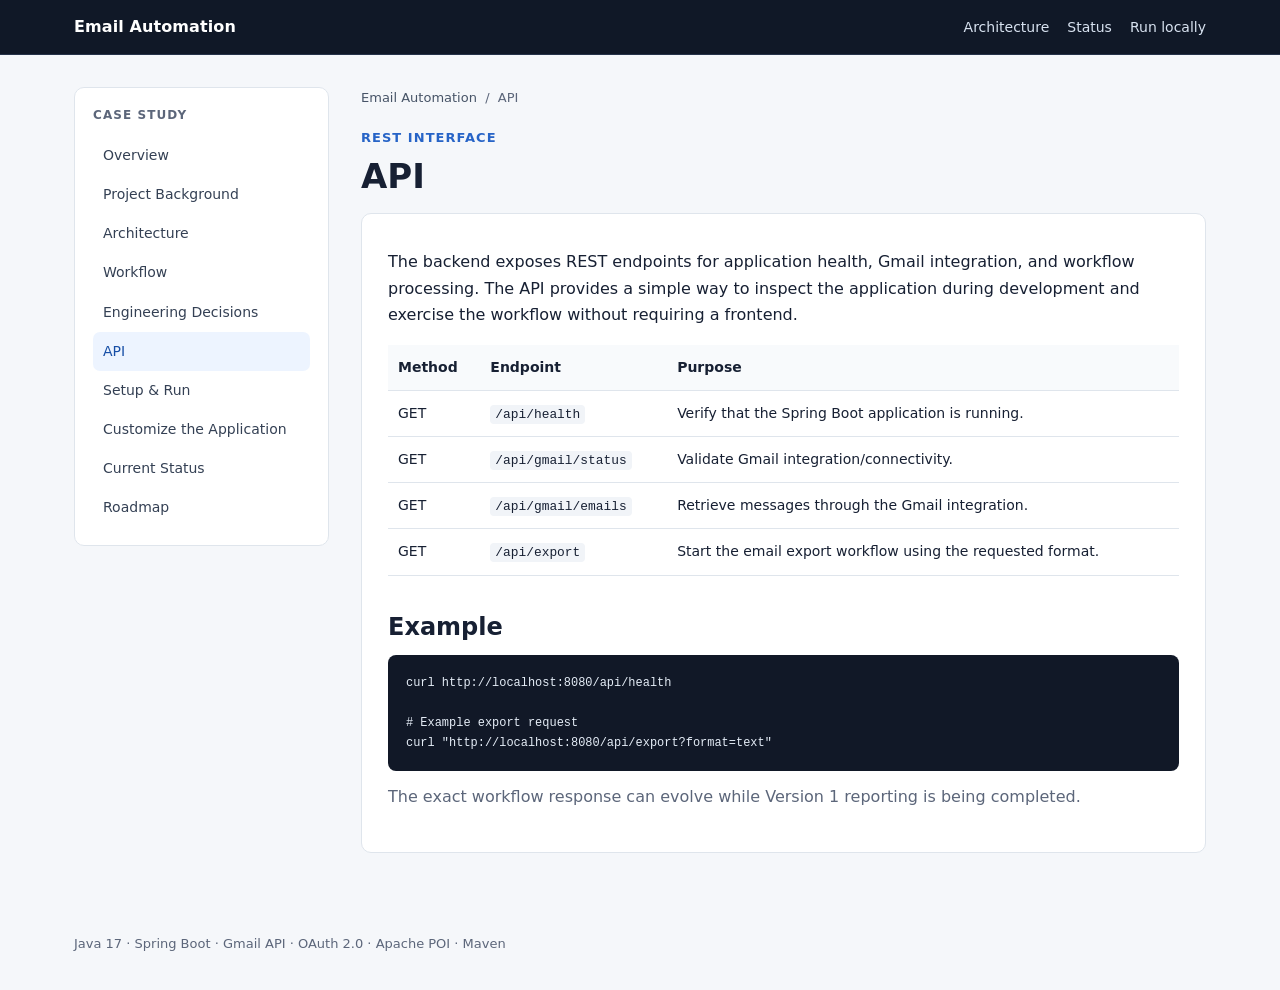
==== email-automation/backend/docs/pages/api.html @ 2ab934d2 "Add application customization guide and update documentation navigation" ====
<!doctype html>
<html lang="en"><head><meta charset="utf-8"><meta name="viewport" content="width=device-width,initial-scale=1">
<title>API | Email Automation</title>
<meta name="description" content="Java Spring Boot Email Automation portfolio case study">
<link rel="stylesheet" href="../assets/css/site.css"></head>
<body>
<header class="topbar"><div class="topbar-inner"><a class="brand" href="../index.html">Email Automation</a>
<nav class="toplinks"><a href="../pages/architecture.html">Architecture</a><a href="../pages/status.html">Status</a><a href="../pages/setup.html">Run locally</a></nav></div></header>
<div class="layout">
<aside class="sidebar">
  <div class="label">Case Study</div>
  <a href="../index.html">Overview</a>
  <a href="project-background.html">Project Background</a>
  <a href="architecture.html">Architecture</a>
  <a href="workflow.html">Workflow</a>
  <a href="engineering.html">Engineering Decisions</a>
  <a href="api.html" class="active">API</a>
  <a href="setup.html">Setup & Run</a>
  <a href="customize.html">Customize the Application</a>
  <a href="status.html">Current Status</a>
  <a href="roadmap.html">Roadmap</a>
</aside><main><div class="crumbs"><a href="../index.html">Email Automation</a> &nbsp;/&nbsp; API</div>
<div class="kicker">REST interface</div><h1>API</h1>
<section class="content"><p>The backend exposes REST endpoints for application health, Gmail integration, and workflow processing. The API provides a simple way to inspect the application during development and exercise the workflow without requiring a frontend.</p>
<table><tr><th>Method</th><th>Endpoint</th><th>Purpose</th></tr>
<tr><td>GET</td><td><code>/api/health</code></td><td>Verify that the Spring Boot application is running.</td></tr>
<tr><td>GET</td><td><code>/api/gmail/status</code></td><td>Validate Gmail integration/connectivity.</td></tr>
<tr><td>GET</td><td><code>/api/gmail/emails</code></td><td>Retrieve messages through the Gmail integration.</td></tr>
<tr><td>GET</td><td><code>/api/export</code></td><td>Start the email export workflow using the requested format.</td></tr></table>
<h2>Example</h2><pre><code>curl http://localhost:8080/api/health

# Example export request
curl "http://localhost:8080/api/export?format=text"</code></pre>
<p class="muted">The exact workflow response can evolve while Version 1 reporting is being completed.</p></section>
</main></div>
<footer class="footer">Java 17 · Spring Boot · Gmail API · OAuth 2.0 · Apache POI · Maven</footer>
<script src="../assets/js/site.js"></script></body></html>
---- email-automation/backend/docs/assets/css/site.css ----
:root{
  --bg:#f5f7fa;--panel:#fff;--ink:#172033;--muted:#5c667a;--line:#dfe5ec;
  --nav:#101827;--nav2:#172238;--accent:#2764c7;--soft:#edf4ff;--good:#18794e;
  --warn:#9a6700;--planned:#667085;--max:1180px
}
*{box-sizing:border-box} html{scroll-behavior:smooth}
body{margin:0;font-family:Inter,ui-sans-serif,system-ui,-apple-system,BlinkMacSystemFont,"Segoe UI",sans-serif;background:var(--bg);color:var(--ink);line-height:1.65}
a{color:var(--accent);text-decoration:none} a:hover{text-decoration:underline}
.topbar{background:var(--nav);color:#fff;border-bottom:1px solid #26334a;position:sticky;top:0;z-index:20}
.topbar-inner{max-width:var(--max);margin:auto;display:flex;align-items:center;justify-content:space-between;padding:14px 24px;gap:20px}
.brand{color:#fff;font-weight:750;letter-spacing:.1px}.brand:hover{text-decoration:none}
.toplinks{display:flex;gap:18px;font-size:14px}.toplinks a{color:#d8e2f0}
.layout{max-width:var(--max);margin:0 auto;display:grid;grid-template-columns:255px minmax(0,1fr);gap:32px;padding:32px 24px 60px}
.sidebar{position:sticky;top:78px;align-self:start;background:var(--panel);border:1px solid var(--line);border-radius:10px;padding:18px}
.sidebar .label{font-size:12px;text-transform:uppercase;letter-spacing:.09em;color:var(--muted);font-weight:700;margin:0 0 10px}
.sidebar a{display:block;padding:8px 10px;border-radius:7px;color:#344054;font-size:14px}
.sidebar a.active,.sidebar a:hover{background:var(--soft);color:#174ea6;text-decoration:none}
main{min-width:0}.crumbs{font-size:13px;color:var(--muted);margin-bottom:18px}.crumbs a{color:#475467}
.hero{background:linear-gradient(135deg,#101827,#213659);color:#fff;border-radius:14px;padding:46px 48px;margin-bottom:28px}
.hero .eyebrow{font-size:13px;text-transform:uppercase;letter-spacing:.12em;color:#b9cae7;font-weight:700}
.hero h1{font-size:42px;line-height:1.12;margin:10px 0 14px}.hero p{max-width:760px;color:#dce6f5;font-size:18px;margin:0}
.actions{display:flex;flex-wrap:wrap;gap:10px;margin-top:24px}.btn{display:inline-block;border-radius:8px;padding:10px 15px;font-weight:650;font-size:14px}
.btn.primary{background:#fff;color:#14213a}.btn.secondary{border:1px solid #7184a3;color:#fff}
.btn:hover{text-decoration:none;filter:brightness(.98)}
.card,.content{background:var(--panel);border:1px solid var(--line);border-radius:10px;padding:26px;margin-bottom:20px}
.grid{display:grid;grid-template-columns:repeat(2,minmax(0,1fr));gap:18px}.grid .card{margin:0}
h1,h2,h3{line-height:1.25}h1{font-size:34px;margin:.2em 0 .45em}h2{font-size:24px;margin:1.5em 0 .55em}h3{font-size:18px;margin:1.25em 0 .4em}
p{margin:.6em 0 1em}ul,ol{padding-left:22px}
.kicker{color:var(--accent);font-weight:750;font-size:13px;text-transform:uppercase;letter-spacing:.08em}
.metric{font-size:30px;font-weight:800;color:#173b73}.muted{color:var(--muted)}
.status{display:inline-flex;padding:3px 9px;border-radius:999px;font-size:12px;font-weight:700}
.done{background:#eaf7f0;color:var(--good)}.dev{background:#fff4d6;color:var(--warn)}.plan{background:#f2f4f7;color:var(--planned)}
code{background:#f1f4f8;padding:2px 5px;border-radius:4px;font-size:.92em}
pre{background:#111827;color:#e5edf7;padding:18px;border-radius:8px;overflow:auto;line-height:1.5}
pre code{background:none;padding:0}
.flow{display:flex;flex-wrap:wrap;align-items:center;gap:8px;margin:18px 0}.step{background:#f8fafc;border:1px solid var(--line);border-radius:8px;padding:10px 12px;font-size:13px;font-weight:650}.arrow{color:#98a2b3}
table{width:100%;border-collapse:collapse;margin:14px 0 22px;font-size:14px}th,td{border-bottom:1px solid var(--line);padding:11px 10px;text-align:left;vertical-align:top}th{background:#f8fafc}
.callout{border-left:4px solid var(--accent);background:#f6f9ff;padding:14px 18px;border-radius:0 8px 8px 0;margin:18px 0}
.footer{max-width:var(--max);margin:0 auto;padding:0 24px 36px;color:var(--muted);font-size:13px}
@media(max-width:800px){.layout{grid-template-columns:1fr}.sidebar{position:static}.toplinks{display:none}.hero{padding:32px 26px}.hero h1{font-size:34px}.grid{grid-template-columns:1fr}}
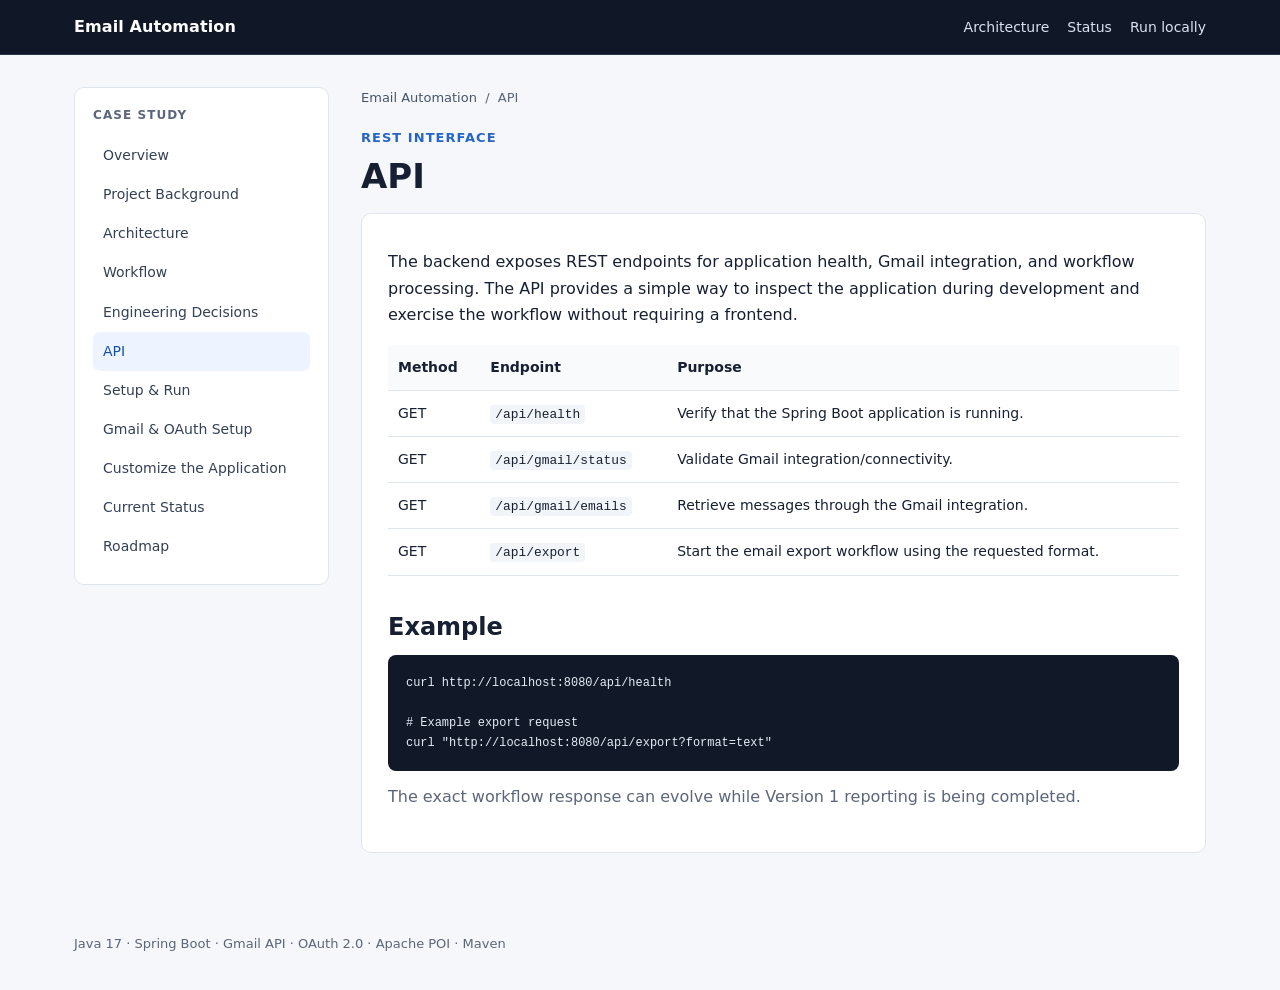
==== commit d4500502: "Added Gmail OAuth setup and troubleshooting documentation" ====
--- a/email-automation/backend/docs/pages/api.html
+++ b/email-automation/backend/docs/pages/api.html
@@ -16,6 +16,7 @@
   <a href="engineering.html">Engineering Decisions</a>
   <a href="api.html" class="active">API</a>
   <a href="setup.html">Setup & Run</a>
+  <a href="gmail-oauth.html">Gmail & OAuth Setup</a>
   <a href="customize.html">Customize the Application</a>
   <a href="status.html">Current Status</a>
   <a href="roadmap.html">Roadmap</a>
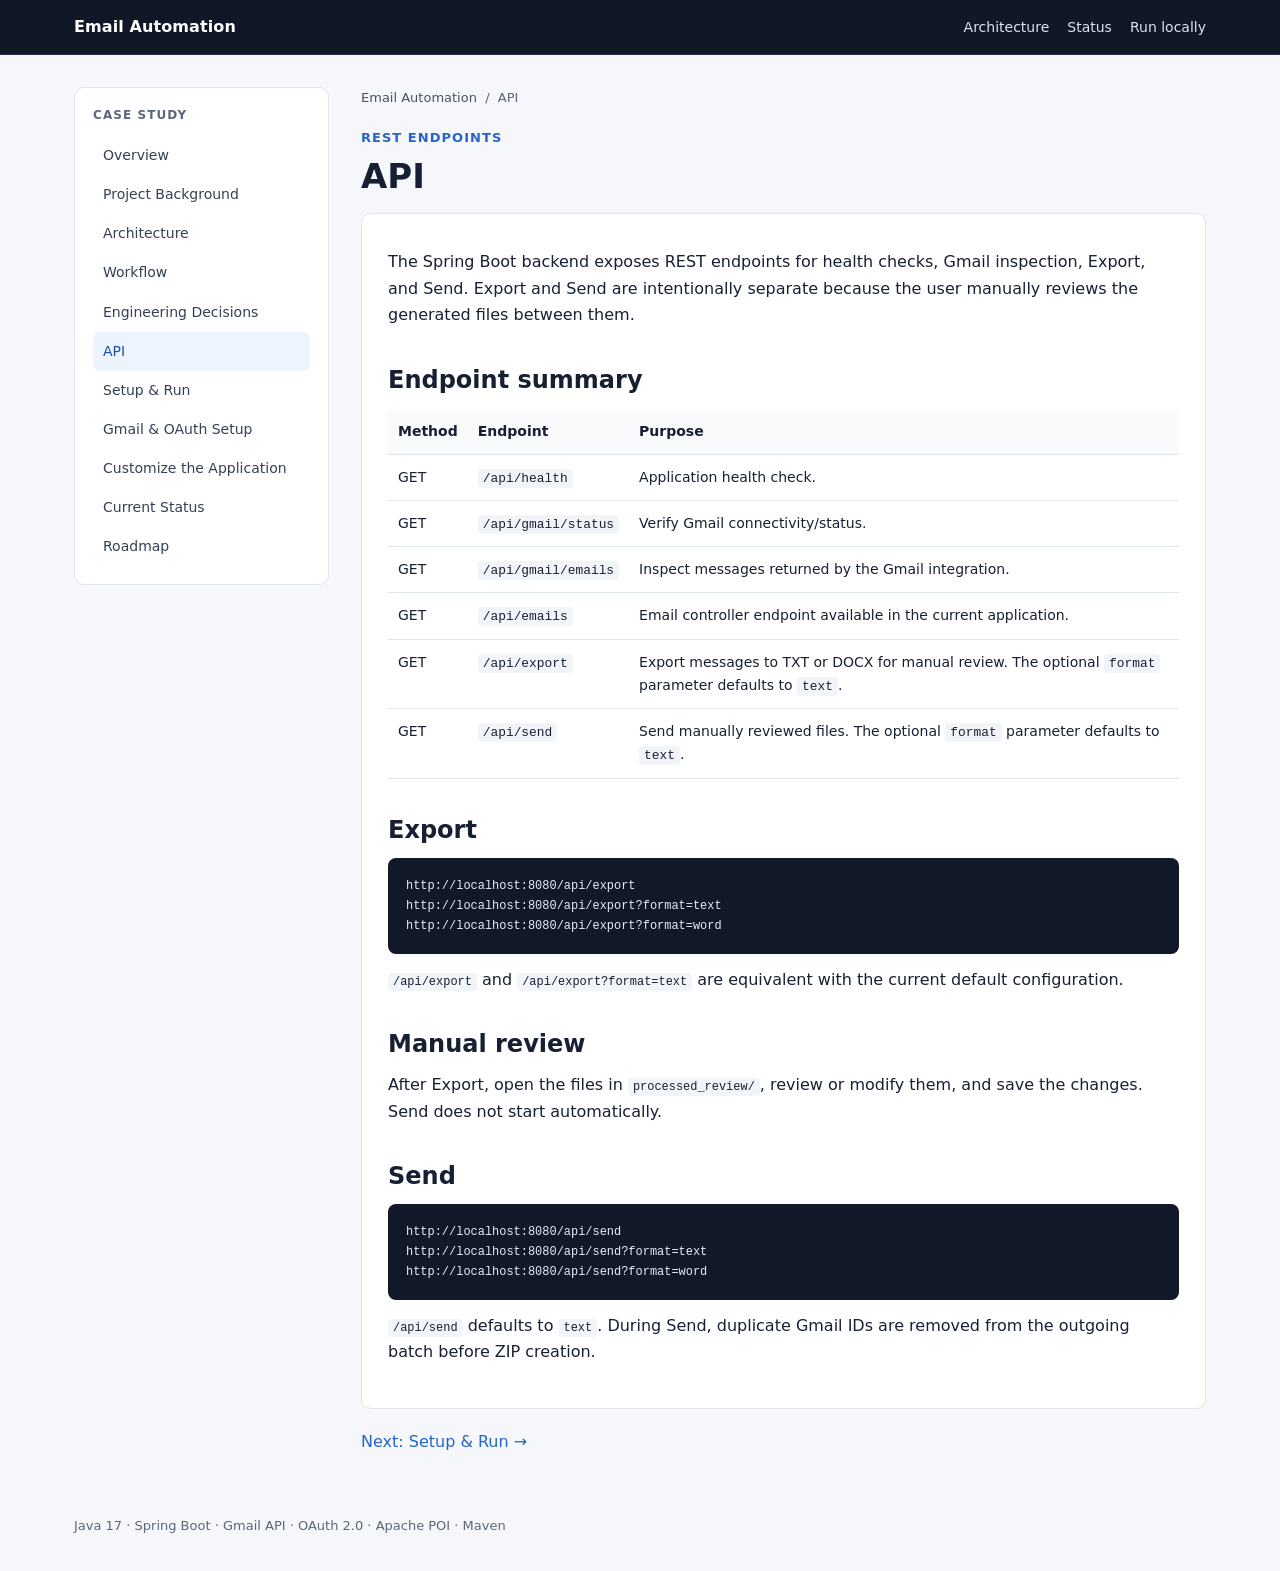
==== commit 6f391760: "docs: update website for completed email workflow" ====
--- a/email-automation/backend/docs/pages/api.html
+++ b/email-automation/backend/docs/pages/api.html
@@ -1,38 +1,34 @@
-<!doctype html>
-<html lang="en"><head><meta charset="utf-8"><meta name="viewport" content="width=device-width,initial-scale=1">
+<!DOCTYPE html>
+
+<html lang="en"><head><meta charset="utf-8"/><meta content="width=device-width,initial-scale=1" name="viewport"/>
 <title>API | Email Automation</title>
-<meta name="description" content="Java Spring Boot Email Automation portfolio case study">
-<link rel="stylesheet" href="../assets/css/site.css"></head>
+<meta content="Java Spring Boot Email Automation portfolio case study" name="description"/>
+<link href="../assets/css/site.css" rel="stylesheet"/></head>
 <body>
 <header class="topbar"><div class="topbar-inner"><a class="brand" href="../index.html">Email Automation</a>
 <nav class="toplinks"><a href="../pages/architecture.html">Architecture</a><a href="../pages/status.html">Status</a><a href="../pages/setup.html">Run locally</a></nav></div></header>
 <div class="layout">
 <aside class="sidebar">
-  <div class="label">Case Study</div>
-  <a href="../index.html">Overview</a>
-  <a href="project-background.html">Project Background</a>
-  <a href="architecture.html">Architecture</a>
-  <a href="workflow.html">Workflow</a>
-  <a href="engineering.html">Engineering Decisions</a>
-  <a href="api.html" class="active">API</a>
-  <a href="setup.html">Setup & Run</a>
-  <a href="gmail-oauth.html">Gmail & OAuth Setup</a>
-  <a href="customize.html">Customize the Application</a>
-  <a href="status.html">Current Status</a>
-  <a href="roadmap.html">Roadmap</a>
-</aside><main><div class="crumbs"><a href="../index.html">Email Automation</a> &nbsp;/&nbsp; API</div>
-<div class="kicker">REST interface</div><h1>API</h1>
-<section class="content"><p>The backend exposes REST endpoints for application health, Gmail integration, and workflow processing. The API provides a simple way to inspect the application during development and exercise the workflow without requiring a frontend.</p>
-<table><tr><th>Method</th><th>Endpoint</th><th>Purpose</th></tr>
-<tr><td>GET</td><td><code>/api/health</code></td><td>Verify that the Spring Boot application is running.</td></tr>
-<tr><td>GET</td><td><code>/api/gmail/status</code></td><td>Validate Gmail integration/connectivity.</td></tr>
-<tr><td>GET</td><td><code>/api/gmail/emails</code></td><td>Retrieve messages through the Gmail integration.</td></tr>
-<tr><td>GET</td><td><code>/api/export</code></td><td>Start the email export workflow using the requested format.</td></tr></table>
-<h2>Example</h2><pre><code>curl http://localhost:8080/api/health
-
-# Example export request
-curl "http://localhost:8080/api/export?format=text"</code></pre>
-<p class="muted">The exact workflow response can evolve while Version 1 reporting is being completed.</p></section>
-</main></div>
+<div class="label">Case Study</div>
+<a href="../index.html">Overview</a>
+<a href="project-background.html">Project Background</a>
+<a href="architecture.html">Architecture</a>
+<a href="workflow.html">Workflow</a>
+<a href="engineering.html">Engineering Decisions</a>
+<a class="active" href="api.html">API</a>
+<a href="setup.html">Setup &amp; Run</a>
+<a href="gmail-oauth.html">Gmail &amp; OAuth Setup</a>
+<a href="customize.html">Customize the Application</a>
+<a href="status.html">Current Status</a>
+<a href="roadmap.html">Roadmap</a>
+</aside><main><div class="crumbs"><a href="../index.html">Email Automation</a>  /  API</div><div class="kicker">REST endpoints</div><h1>API</h1><section class="content"><p>The Spring Boot backend exposes REST endpoints for health checks, Gmail inspection, Export, and Send. Export and Send are intentionally separate because the user manually reviews the generated files between them.</p>
+<h2>Endpoint summary</h2><table><tr><th>Method</th><th>Endpoint</th><th>Purpose</th></tr><tr><td>GET</td><td><code>/api/health</code></td><td>Application health check.</td></tr><tr><td>GET</td><td><code>/api/gmail/status</code></td><td>Verify Gmail connectivity/status.</td></tr><tr><td>GET</td><td><code>/api/gmail/emails</code></td><td>Inspect messages returned by the Gmail integration.</td></tr><tr><td>GET</td><td><code>/api/emails</code></td><td>Email controller endpoint available in the current application.</td></tr><tr><td>GET</td><td><code>/api/export</code></td><td>Export messages to TXT or DOCX for manual review. The optional <code>format</code> parameter defaults to <code>text</code>.</td></tr><tr><td>GET</td><td><code>/api/send</code></td><td>Send manually reviewed files. The optional <code>format</code> parameter defaults to <code>text</code>.</td></tr></table>
+<h2>Export</h2><pre><code>http://localhost:8080/api/export
+http://localhost:8080/api/export?format=text
+http://localhost:8080/api/export?format=word</code></pre><p><code>/api/export</code> and <code>/api/export?format=text</code> are equivalent with the current default configuration.</p>
+<h2>Manual review</h2><p>After Export, open the files in <code>processed_review/</code>, review or modify them, and save the changes. Send does not start automatically.</p>
+<h2>Send</h2><pre><code>http://localhost:8080/api/send
+http://localhost:8080/api/send?format=text
+http://localhost:8080/api/send?format=word</code></pre><p><code>/api/send</code> defaults to <code>text</code>. During Send, duplicate Gmail IDs are removed from the outgoing batch before ZIP creation.</p></section><div class="next"><a href="setup.html">Next: Setup &amp; Run →</a></div></main></div>
 <footer class="footer">Java 17 · Spring Boot · Gmail API · OAuth 2.0 · Apache POI · Maven</footer>
 <script src="../assets/js/site.js"></script></body></html>
--- a/email-automation/backend/docs/assets/css/site.css
+++ b/email-automation/backend/docs/assets/css/site.css
@@ -39,3 +39,13 @@
 .callout{border-left:4px solid var(--accent);background:#f6f9ff;padding:14px 18px;border-radius:0 8px 8px 0;margin:18px 0}
 .footer{max-width:var(--max);margin:0 auto;padding:0 24px 36px;color:var(--muted);font-size:13px}
 @media(max-width:800px){.layout{grid-template-columns:1fr}.sidebar{position:static}.toplinks{display:none}.hero{padding:32px 26px}.hero h1{font-size:34px}.grid{grid-template-columns:1fr}}
+
+/* Workflow examples */
+.workflow-stage{display:grid;grid-template-columns:78px 1fr;gap:18px;align-items:start;border:1px solid var(--line);background:#fbfcfe;border-radius:10px;padding:18px;margin:20px 0 14px}
+.workflow-stage.human{background:#fffaf0;border-color:#ead7a3}
+.stage-number{display:flex;align-items:center;justify-content:center;min-height:52px;border-radius:9px;background:#173b73;color:#fff;font-weight:800;font-size:16px;padding:8px;text-align:center}
+.workflow-stage.human .stage-number{background:#8a5a00}
+.workflow-stage h3{margin:2px 0 6px}.workflow-stage p{margin:0}
+.screenshot{margin:14px 0 34px}.screenshot img{display:block;width:100%;height:auto;border:1px solid var(--line);border-radius:12px;background:#eef2f7;box-shadow:0 8px 24px rgba(16,24,39,.07)}
+.screenshot figcaption{font-size:13px;color:var(--muted);margin-top:8px}
+@media(max-width:650px){.workflow-stage{grid-template-columns:1fr}.stage-number{width:max-content;min-width:52px}}
